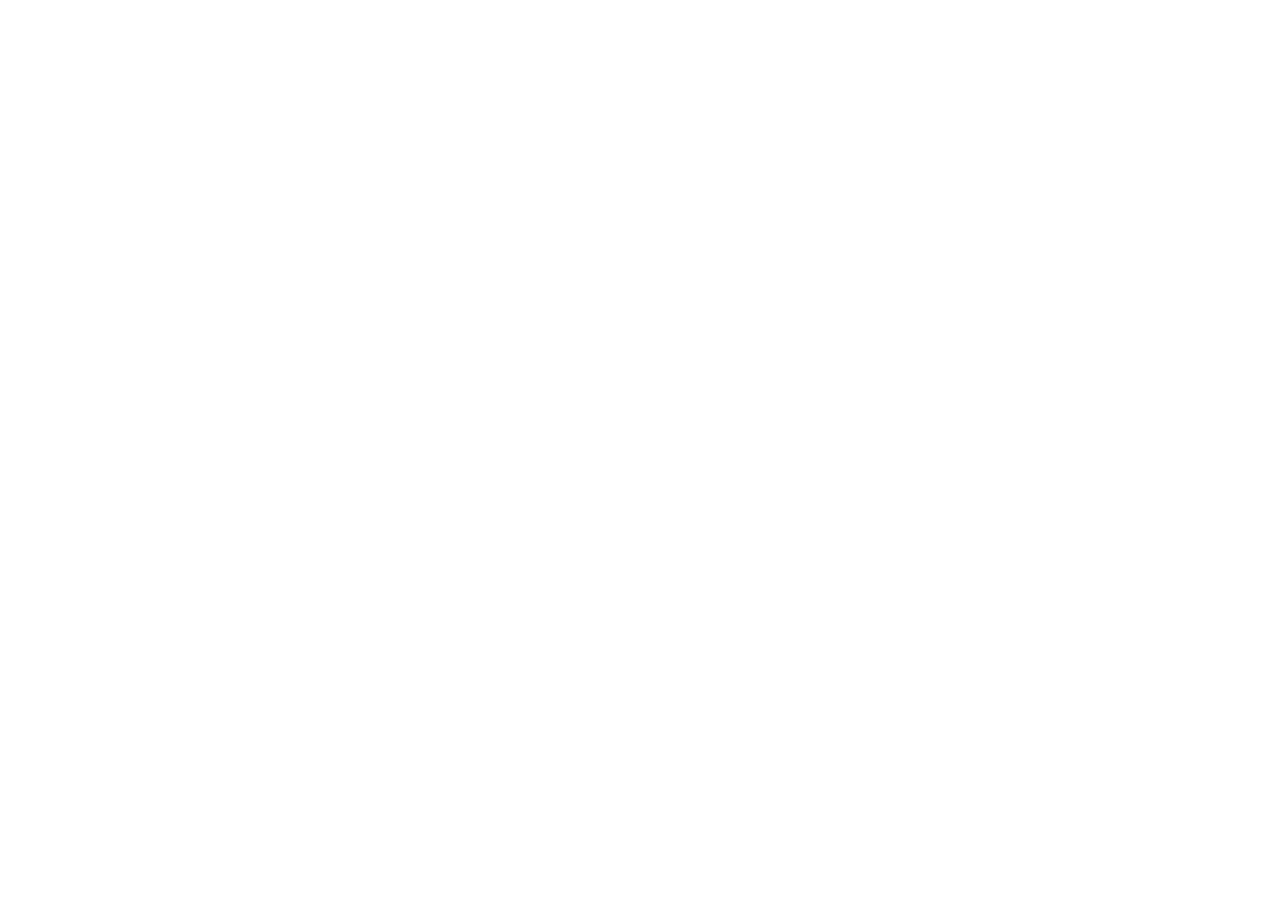
==== src/home.html @ 668ae083 ":package: Primeiro envio" ====
<!DOCTYPE html>
<html lang="pt-BR">
<head>
    <meta charset="UTF-8">
    <meta http-equiv="X-UA-Compatible" content="IE=edge">
    <meta name="viewport" content="width=device-width, initial-scale=1.0">
    <title>Renato Rocha</title>
</head>
<body>
    
</body>
</html>
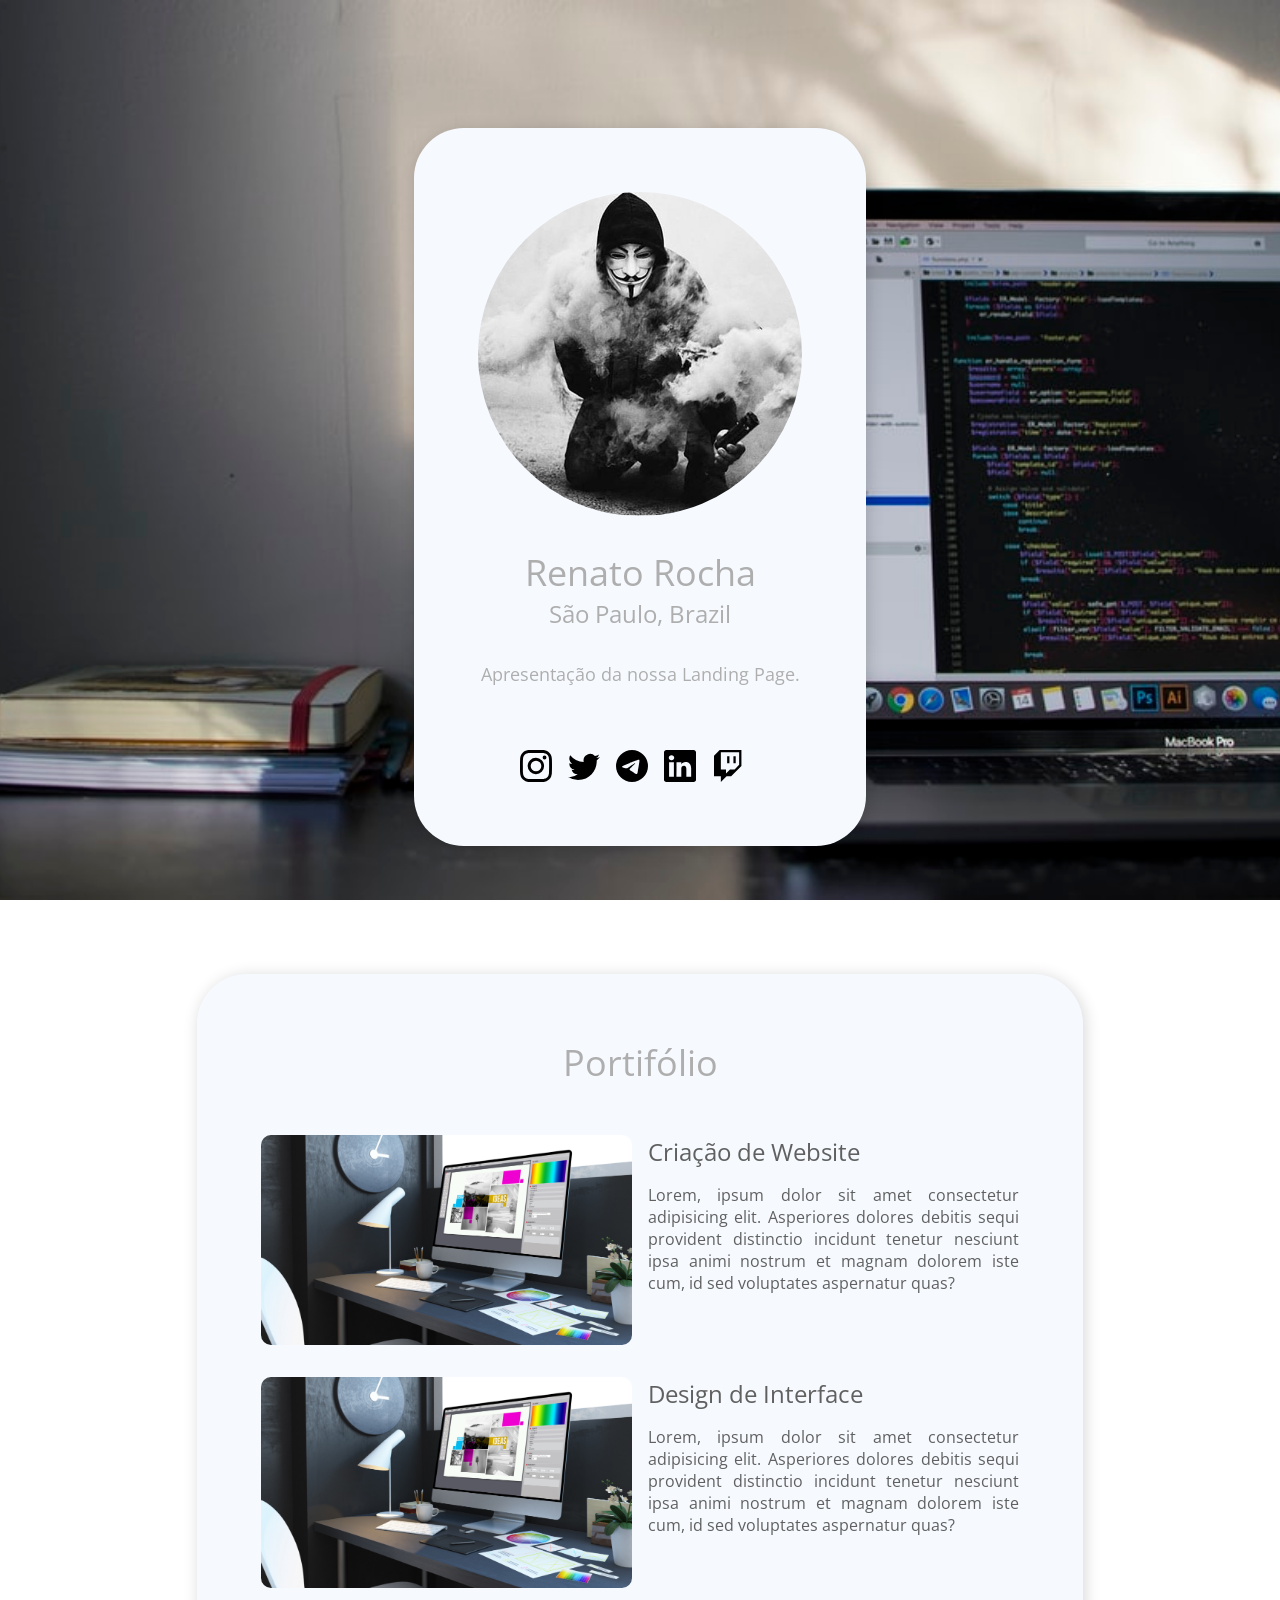
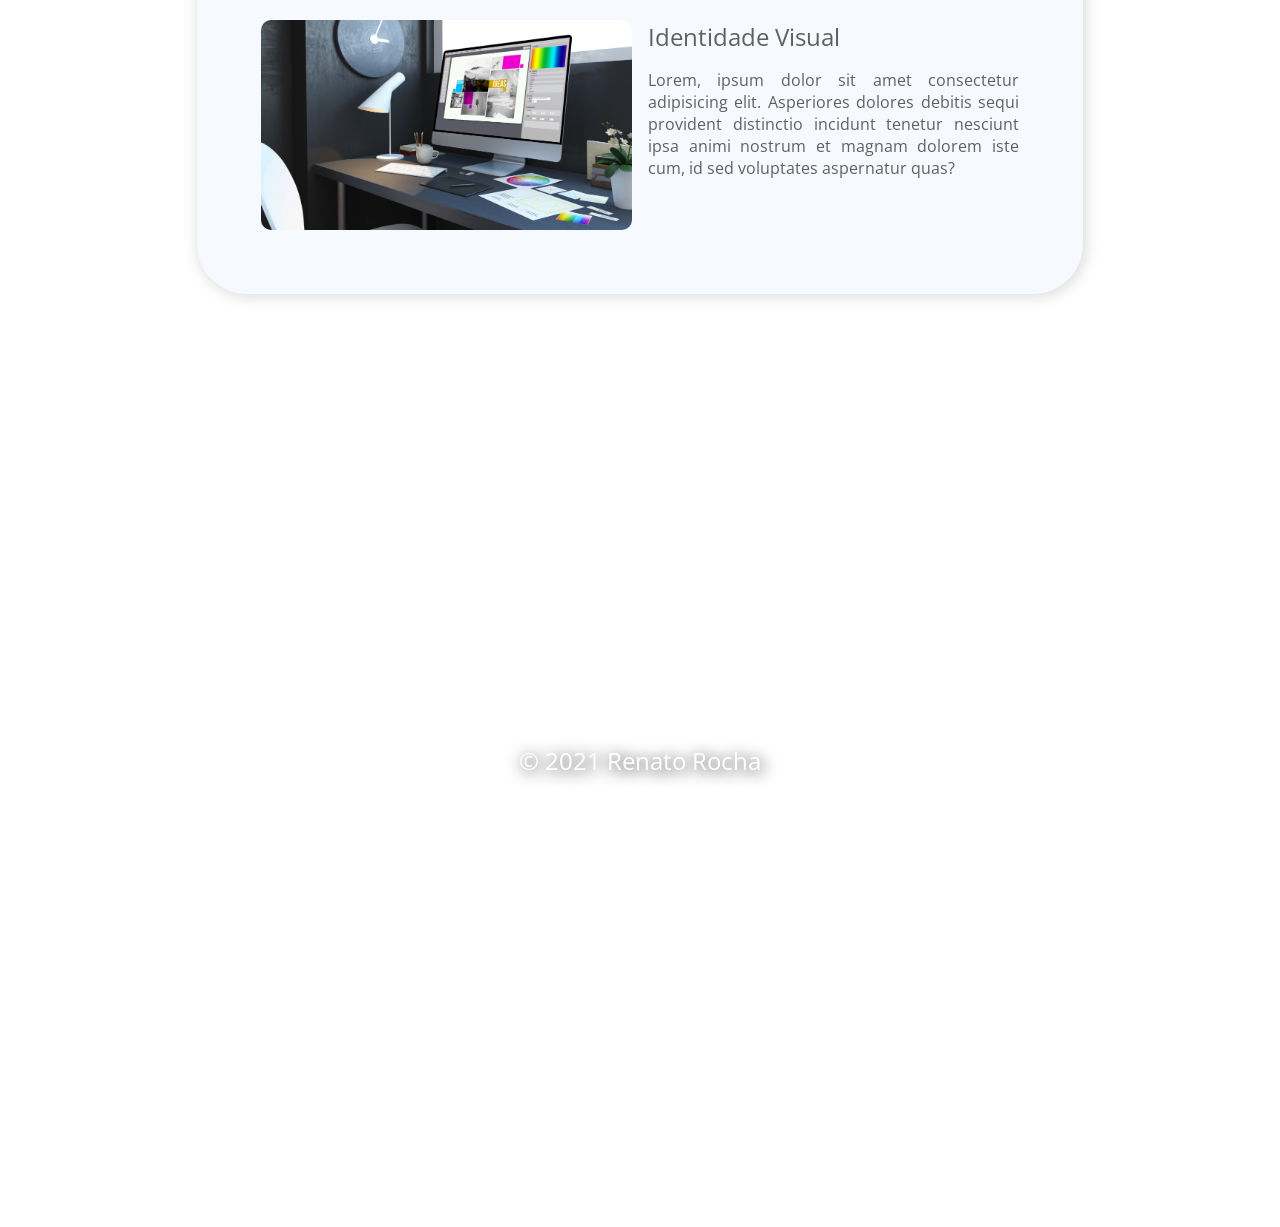
==== commit 16e9d13f: ":package: primeira visao do portifolio" ====
--- a/src/home.html
+++ b/src/home.html
@@ -1,12 +1,83 @@
 <!DOCTYPE html>
 <html lang="pt-BR">
+
 <head>
     <meta charset="UTF-8">
     <meta http-equiv="X-UA-Compatible" content="IE=edge">
     <meta name="viewport" content="width=device-width, initial-scale=1.0">
+    <link rel="stylesheet" href="../public/styles/global.css">
+    <link rel="stylesheet" href="../public/styles/style.css">
+    
     <title>Renato Rocha</title>
 </head>
+
 <body>
+    <div class="container">
+
+        <div class="profile box">
+            <!-- Aqui teremos uma imagem inicial da LP -->
+            <img class="profile_img" src="../public/images/foto2.jpg" alt="Bem vindo">
+            <h1 class="title">Renato Rocha</h1>
+            <span>São Paulo, Brazil</span>
+            <p>Apresentação da nossa Landing Page.</p>
+            <ul class="redes_sociais">
+                <li>
+                    <a href="#"><img src="../public/images/instagram.svg" alt="Instagram" width="32" height="32"></a>
+                </li>
+                <li>
+                    <a href="#"><img src="../public/images/twitter.svg" alt="twitter" width="32" height="32"></a>
+                </li>
+                <li>
+                    <a href="#"><img src="../public/images/telegram.svg" alt="telegram" width="32" height="32"></a>
+                </li>
+                <li>
+                    <a href="#"><img src="../public/images/linkedin.svg" alt="linkedin" width="32" height="32"></a>
+                </li>
+                <li>
+                    <a href="#"><img src="../public/images/twitch.svg" alt="twitch" width="32" height="32"></a>
+                </li>
+
+        </div>
     
+        <div class="portifolio box">
+            <h1 class="title">Portifólio</h1>
+            <ul>
+                <li>
+                    <img src="../public/images/img1.jpg" alt="1">
+                    <div>
+                        <h2>Criação de Website</h2>
+                        <p>Lorem, ipsum dolor sit amet consectetur adipisicing elit. Asperiores dolores debitis sequi
+                            provident
+                            distinctio incidunt tenetur nesciunt ipsa animi nostrum et magnam dolorem iste cum, id sed
+                            voluptates aspernatur quas?</p>
+                    </div>
+                </li>
+                <li>
+                    <img src="../public/images/img1.jpg" alt="2">
+                    <div>
+                        <h2>Design de Interface</h2>
+                        <p>Lorem, ipsum dolor sit amet consectetur adipisicing elit. Asperiores dolores debitis sequi
+                            provident
+                            distinctio incidunt tenetur nesciunt ipsa animi nostrum et magnam dolorem iste cum, id sed
+                            voluptates aspernatur quas?</p>
+                    </div>
+                </li>
+                <li>
+                    <img src="../public/images/img1.jpg" alt="3">
+                    <div>
+                        <h2>Identidade Visual</h2>
+                        <p>Lorem, ipsum dolor sit amet consectetur adipisicing elit. Asperiores dolores debitis sequi
+                            provident
+                            distinctio incidunt tenetur nesciunt ipsa animi nostrum et magnam dolorem iste cum, id sed
+                            voluptates aspernatur quas?</p>
+                    </div>
+                </li>
+            </ul>
+        </div>
+    
+        <p class="copyright">&copy; 2021 Renato Rocha</p>
+    </div>
+
 </body>
+
 </html>
--- a/public/styles/global.css
+++ b/public/styles/global.css
@@ -0,0 +1,42 @@
+@import url('https://fonts.googleapis.com/css2?family=Open+Sans&family=Poppins:wght@500;700&display=swap');
+* {
+    margin: 0;
+    padding: 0;
+    border: 0;
+    text-decoration: 0;
+    box-sizing: 0;
+}
+
+html {
+    --black: #0D114F;
+    --white: #FAFAFA;
+    --red: #E83F5B;
+    --light-blue: #E0ECFF;
+    --blue: #3485FF;
+    --background: #F6FAFF;
+    --overlay: #040911;
+    --icons-details: #A5B0C1;
+    --grey-dark: #4D5E77;
+    --grey-blue: #A1B2CD;
+    --grey-light: #E5EAF1;
+    --grey-medium: #eaecf2;
+}
+
+:root {
+    --font-primary: 'Open Sans', sans-serif;
+    /*  --font-secundary: ; */
+    --font-action: 'Poppins', sans-serif;
+}
+
+body{
+    /* background: var(--background); */
+    font-family: var(--font-primary);
+    background: url("../images/bg_dev.jpg") no-repeat top center;
+    background-attachment: fixed;
+    background-size: cover;
+    display: grid;
+    align-items: center;
+    justify-items: center;
+    height: 100vh;
+    color: #aeaeae;
+}
--- a/public/styles/style.css
+++ b/public/styles/style.css
@@ -0,0 +1,136 @@
+.container {
+    padding: 0 16px;
+}
+
+.profile {
+    max-width: 452px;
+    box-sizing: border-box;
+    margin: 0 auto;
+}
+
+.box {
+    background: var(--background);
+    padding: 4rem;
+    box-shadow: 2px 2px 16px rgba(0, 0, 0, 0.16);
+    border-radius: 50px;
+    font-weight: normal;
+    text-align: center;
+    margin-top: 8rem;
+}
+
+img {
+    display: block;
+    max-width: 100%;
+    display: grid;
+    align-items: center;
+    justify-items: center;
+}
+
+.profile_img {
+    border-radius: 50%;
+    margin: 0 auto 2rem auto;
+}
+
+.title {
+    font-size: 36px;
+    font-weight: normal;
+}
+
+.profile span {
+    font-size: 24px;
+}
+
+.profile p {
+    font-size: 18px;
+    margin-top: 2rem;
+    margin-bottom: 4rem;
+}
+
+li {
+    list-style: none;
+}
+
+.redes_sociais {
+    display: flex;
+    justify-content: center;
+}
+
+.redes_sociais li {
+    margin-right: 1rem;
+}
+
+.portifolio {
+    max-width: 886px;
+    /*     margin: 8rem 0; */
+    box-sizing: border-box;
+}
+
+.portifolio ul {
+    margin-top: 3rem;
+}
+
+.portifolio li {
+    display: grid;
+    grid-template-columns: 1fr 1fr;
+    text-align: left;
+    gap: 1rem;
+    color: #606060;
+}
+
+.portifolio li+li {
+    margin-top: 2rem;
+}
+
+.portifolio img {
+    border-radius: 10px;
+}
+
+.portifolio h2 {
+    font-weight: normal;
+    margin-bottom: 1rem;
+}
+
+.portifolio p {
+    text-align: justify;
+}
+
+.copyright {
+    font-size: 24px;
+    color: white;
+    text-shadow: 2px 2px 16px black;
+    margin-top: 50vh;
+    padding-bottom: 50vh;
+    text-align: center;
+}
+
+@media (max-width: 600px) {
+    body {
+        background-attachment: initial;
+        background-size: contain;
+        background-color: #606060;
+    }
+    .box {
+        padding: 2rem;
+        margin-top: 4rem;
+        border-radius: 30px;
+    }
+    .box:first-child {
+        padding: 3rem;
+    }
+    .portifolio ul {
+        margin-top: 1rem;
+    }
+    .portifolio li {
+        grid-template-columns: 1fr;
+        justify-items: center;
+    }
+    .portifolio li div {
+        max-width: 448px;
+    }
+    .copyright {
+        font-size: 18px;
+        margin: 0;
+        padding: 4rem 0;
+        text-shadow: none;
+    }
+}
